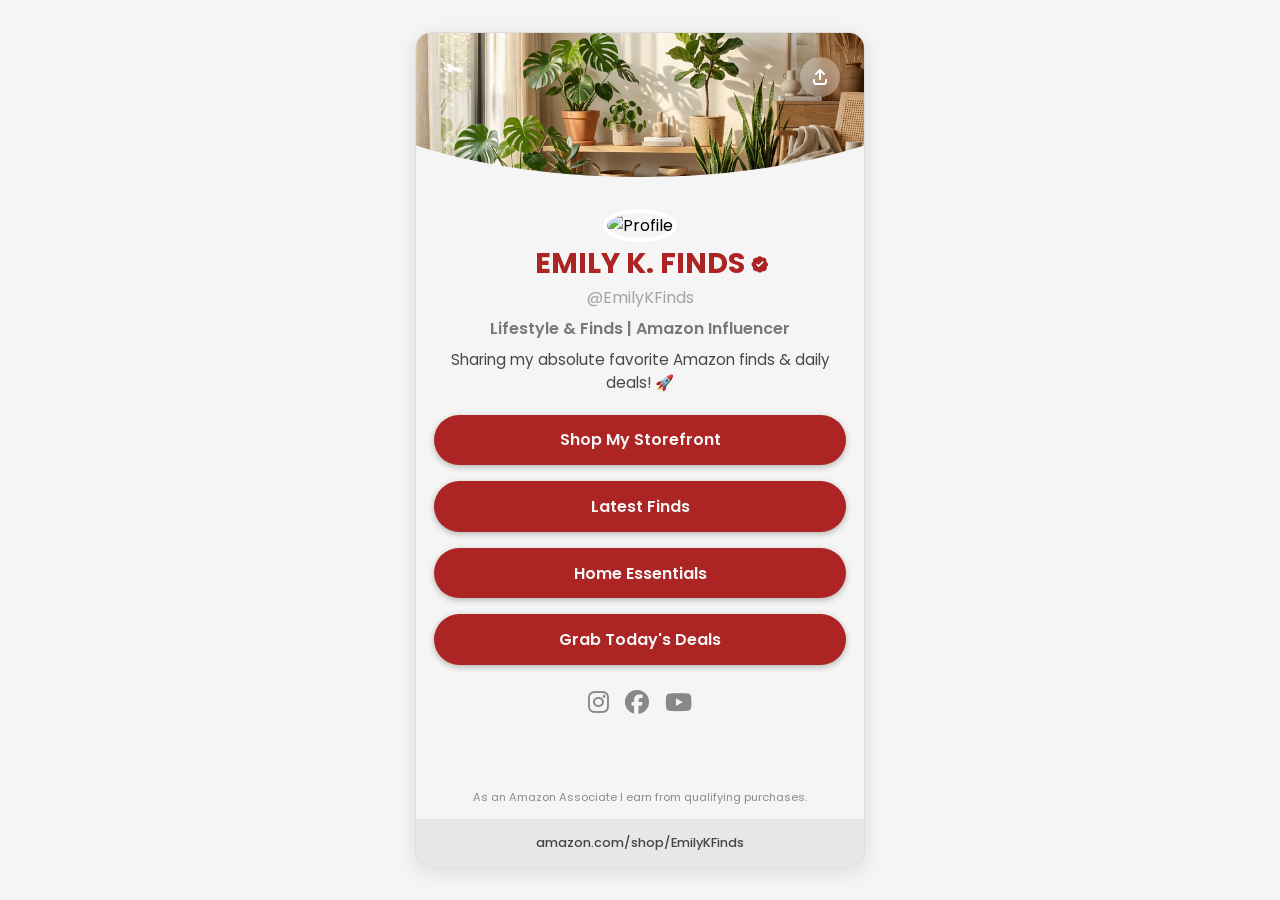
==== uk/index.html @ 78270bc0 "Create index.html" ====
<!DOCTYPE html>
<html lang="en">

<head>
    <meta charset="UTF-8">
    <meta name="viewport" content="width=device-width, initial-scale=1.0, viewport-fit=cover">
    <title>Emily Knight Finds</title>
    <link rel="stylesheet" href="../style.css?v=6">
    <link rel="stylesheet" href="https://cdnjs.cloudflare.com/ajax/libs/font-awesome/6.5.1/css/all.min.css">
    <link href="https://fonts.googleapis.com/css2?family=Poppins:wght@400;500;600;700&display=swap" rel="stylesheet">
</head>

<body>
    <main>
        <div class="top-banner"></div>
        <div class="profile-section">
            <img src="avatar.png" class="profile-pic" alt="Profile">
        </div>

        <section class="bio-card">
            <button class="bio-card__share-btn" onclick="sharePage()" aria-label="Share Page">
                <i class="fa-solid fa-arrow-up-from-bracket"></i>
            </button>

            <div class="bio-card__user-info">
                <h2 class="bio-card__title">
                    EMILY K. FINDS
                    <svg class="bio-card__verified-icon" viewBox="0 0 24 24" fill="none">
                        <path d="M22.5 12.5c0-1.58-.875-2.95-2.148-3.6.154-.435.238-.905.238-1.4 0-2.21-1.79-4-4-4-.495 0-.965.084-1.4.238C14.55 2.475 13.18 1.6 11.6 1.6c-1.58 0-2.95.875-3.6 2.148-.435-.154-.905-.238-1.4-.238-2.21 0-4 1.79-4 4 0 .495.084.965.238 1.4C1.575 9.55.7 10.92.7 12.5c0 1.58.875 2.95 2.148 3.6-.154.435-.238.905-.238 1.4 0 2.21 1.79 4 4 4 .495 0 .965-.084 1.4-.238 1.05 1.273 2.42 2.148 4 2.148 1.58 0 2.95-.875 3.6-2.148.435.154.905.238 1.4.238 2.21 0 4-1.79 4-4 0-.495-.084-.965-.238-1.4 1.273-1.05 2.148-2.42 2.148-4z" fill="#ac2424" />
                        <path d="M10.2 16.2l-3.5-3.5 1.4-1.4 2.1 2.1 5.3-5.3 1.4 1.4-6.7 6.7z" fill="#ffffff" />
                    </svg>
                </h2>
                <div class="sub-info">
                    <p class="bio-card__handle">@EmilyKFinds</p>
                    <p class="bio-card__tag">Lifestyle & Finds | Amazon Influencer</p>
                    <p class="bio-card__desc">Sharing my absolute favorite Amazon finds & daily deals! 🚀</p>
                </div>
            </div>

            <section class="bio-card__links">
                <a class="bio-card__link-item" href="#!">Shop My Storefront</a>
                <a class="bio-card__link-item" href="#!">Latest Finds</a>
                <a class="bio-card__link-item" href="#!">Home Essentials</a>
                <a class="bio-card__link-item" href="#!">Grab Today's Deals</a>
            </section>

            <section class="bio-card__socials">
                <a href="#!"><i class="fa-brands fa-instagram bio-card__social-icon"></i></a>
                <a href="#!"><i class="fa-brands fa-facebook bio-card__social-icon"></i></a>
                <a href="#!"><i class="fa-brands fa-youtube bio-card__social-icon"></i></a>
            </section>

            <span class="bio-card__disclosure">As an Amazon Associate I earn from qualifying purchases.</span>

            <footer class="bio-card__footer">
                <span>amazon.com/shop/EmilyKFinds</span>
            </footer>
        </section>

        <script>
            function sharePage() {
                if (navigator.share) {
                    navigator.share({
                        title: document.title,
                        url: window.location.href
                    }).catch(err => console.log('Share canceled'));
                } else {
                    navigator.clipboard.writeText(window.location.href);
                    alert("Link copied to clipboard!");
                }
            }
        </script>
    </main>
</body>

</html>
---- style.css ----
* {
    padding: 0;
    margin: 0;
    box-sizing: border-box;
}

body {
    background: whitesmoke;
    min-height: 100svh;
    display: flex;
    justify-content: center;
    user-select: none;
    font-family: 'Poppins', ui-sans-serif, system-ui, -apple-system, sans-serif;
}

main {
    position: relative;
    display: flex;
    flex-direction: column;
    align-items: center;
    max-width: 450px;
    width: 100%;
    min-height: 100vh;
}

.top-banner {
    width: 100%;
    height: 180px;
    background-image: url('background-img.png');
    background-size: cover;
    background-position: center;
    clip-path: ellipse(80% 80% at 50% 0);
}

.profile-pic {
    aspect-ratio: 1;
    width: clamp(130px, 35vw, 150px);
    border-radius: 50%;
    border: 4px solid #ffffff;
    margin-top: -120px;
    position: relative;
    z-index: 10;
    pointer-events: none;
}

.bio-card {
    flex: 1;
    display: flex;
    flex-direction: column;
    align-items: center;
    text-align: center;
    gap: 0.8rem;
    width: 100%;
}

.bio-card__share-btn {
    width: 2.5rem;
    height: 2.5rem;
    border-radius: 50%;
    background: rgba(255, 255, 255, 0.3);
    backdrop-filter: blur(6px);
    -webkit-backdrop-filter: blur(8px);
    border: none;
    box-shadow: 0 4px 12px rgba(0, 0, 0, 0.15);
    color: #ffffff;
    display: flex;
    align-items: center;
    justify-content: center;
    cursor: pointer;
    transition: transform 0.2s ease;
    position: fixed;
    top: 0;
    right: 0;
    margin: 1.5rem;
    z-index: 20;
}

.bio-card__share-btn i {
    font-size: 1rem;
}

.bio-card__share-btn:hover {
    transform: scale(1.08);
}

.bio-card__user-info {
    width: 90%;
}

.bio-card__title {
    display: inline-block;
    position: relative;
    font-size: 1.8rem;
    margin: 0 auto;
    color: #ac2424;
    font-weight: 700;
}

.bio-card__verified-icon {
    width: 18px;
    height: 18px;
    position: absolute;
    left: 100%;
    top: 50%;
    transform: translateY(-50%);
    margin-left: 6px;
}

.sub-info {
    display: grid;
    gap: 0.4rem;
}

.bio-card__handle {
    color: #a3a3a3;
    font-size: 1rem;
}

.bio-card__tag {
    color: #787878;
    font-weight: 600;
}

.bio-card__desc {
    font-size: 0.95rem;
    color: #484848;
}

.bio-card__links {
    margin-top: 0.5rem;
    display: grid;
    gap: 1rem;
    width: 100%;
    padding-inline: 1.1rem;
}

.bio-card__link-item {
    text-decoration: none;
    background: #ac2424;
    color: whitesmoke;
    font-weight: 600;
    border-radius: 2rem;
    padding: 0.8rem;
    box-shadow: 0 2px 6px #b3b3b3;
    transition: 0.3s ease;
}

.bio-card__link-item:hover {
    transform: scale(1.02);
}

.bio-card__socials {
    margin-top: 0.75rem;
    display: flex;
    align-items: center;
    gap: 1rem;
}

.bio-card__social-icon {
    font-size: 24px;
    color: #888888;
    transition: 0.3s;
    cursor: pointer;
}

.bio-card__social-icon:hover {
    transform: scale(1.1);
}

.fa-instagram:hover { color: #ff00ee; }
.fa-facebook:hover { color: #1877f2; }
.fa-youtube:hover { color: #ff0000; }

.bio-card__disclosure {
    margin-top: auto;
    font-size: 0.7rem;
    color: #8d8b8b;
    padding-inline: 1rem;
}

.bio-card__footer {
    background: #e7e7e7;
    color: #454545;
    font-size: 0.80rem;
    font-weight: 500;
    min-height: 3rem;
    display: flex;
    justify-content: center;
    align-items: center;
    width: 100%;
}

/* Responsive Desktop Rules */
@media (min-width: 450px) {
    main {
        margin-top: 2rem;
        margin-bottom: 2rem;
        box-shadow: 0 4px 20px rgba(0, 0, 0, 0.1);
        border-radius: 1rem;
        border: 1px solid #ddd;
        overflow: hidden;
        min-height: auto;
    }

    .bio-card__share-btn {
        position: absolute;
    }
}
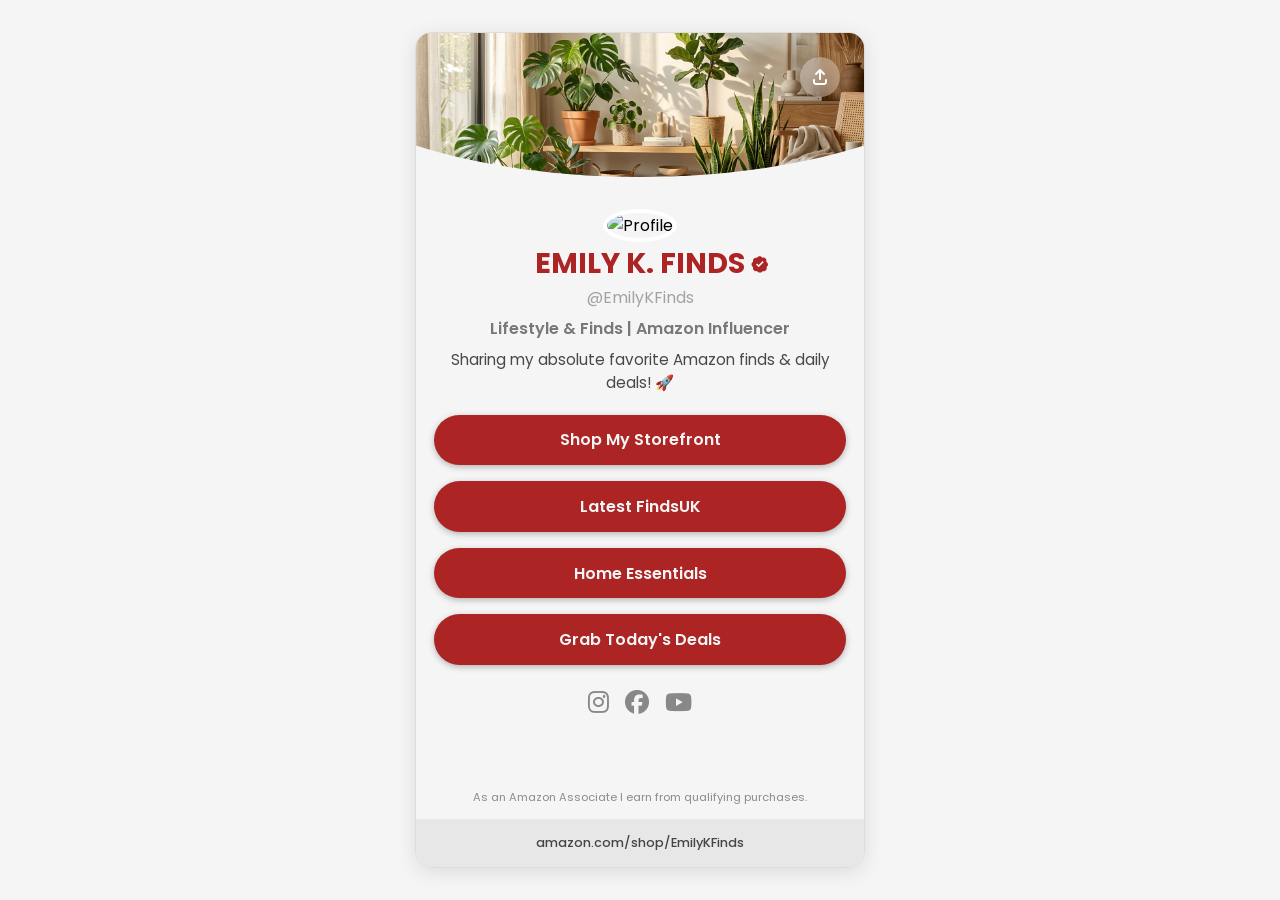
==== commit 55d8cab8: "Update index.html" ====
--- a/uk/index.html
+++ b/uk/index.html
@@ -39,7 +39,7 @@
 
             <section class="bio-card__links">
                 <a class="bio-card__link-item" href="#!">Shop My Storefront</a>
-                <a class="bio-card__link-item" href="#!">Latest Finds</a>
+                <a class="bio-card__link-item" href="#!">Latest FindsUK</a>
                 <a class="bio-card__link-item" href="#!">Home Essentials</a>
                 <a class="bio-card__link-item" href="#!">Grab Today's Deals</a>
             </section>
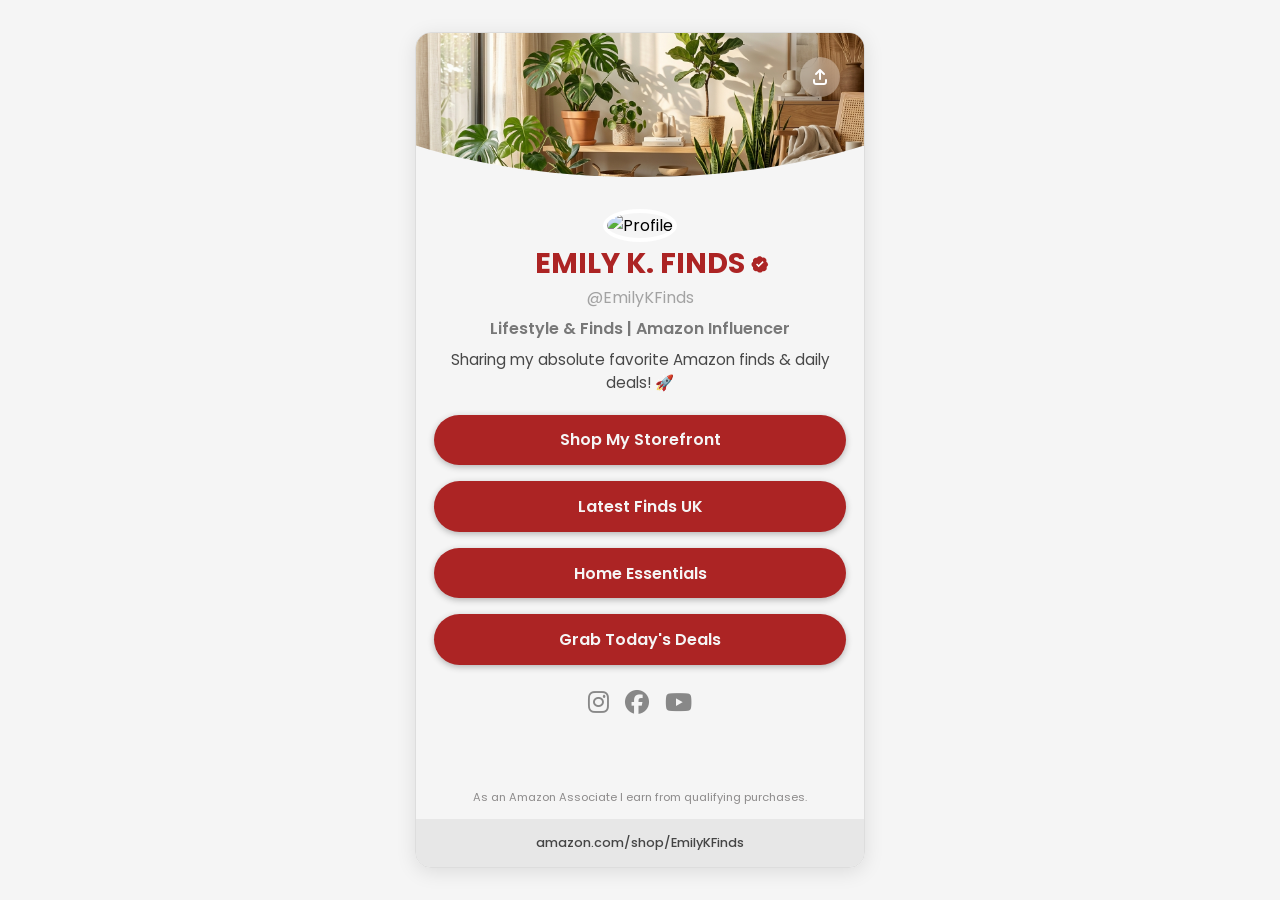
==== commit c32e9d83: "Update index.html" ====
--- a/uk/index.html
+++ b/uk/index.html
@@ -39,7 +39,7 @@
 
             <section class="bio-card__links">
                 <a class="bio-card__link-item" href="#!">Shop My Storefront</a>
-                <a class="bio-card__link-item" href="#!">Latest FindsUK</a>
+                <a class="bio-card__link-item" href="#!">Latest Finds UK</a>
                 <a class="bio-card__link-item" href="#!">Home Essentials</a>
                 <a class="bio-card__link-item" href="#!">Grab Today's Deals</a>
             </section>
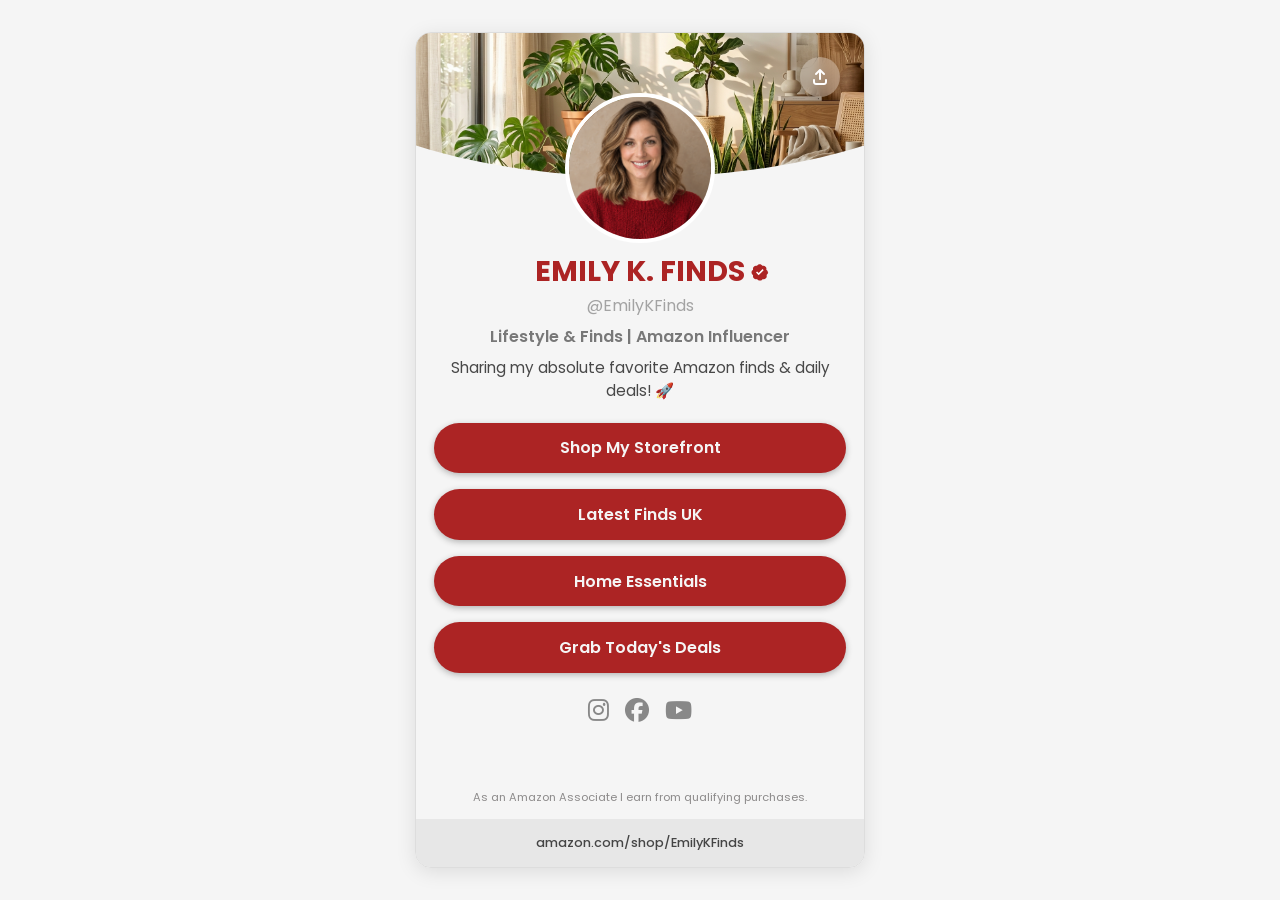
==== commit 0f2940ec: "Update index.html" ====
--- a/uk/index.html
+++ b/uk/index.html
@@ -14,7 +14,7 @@
     <main>
         <div class="top-banner"></div>
         <div class="profile-section">
-            <img src="avatar.png" class="profile-pic" alt="Profile">
+            <img src="/avatar.png" class="profile-pic" alt="Profile">
         </div>
 
         <section class="bio-card">
